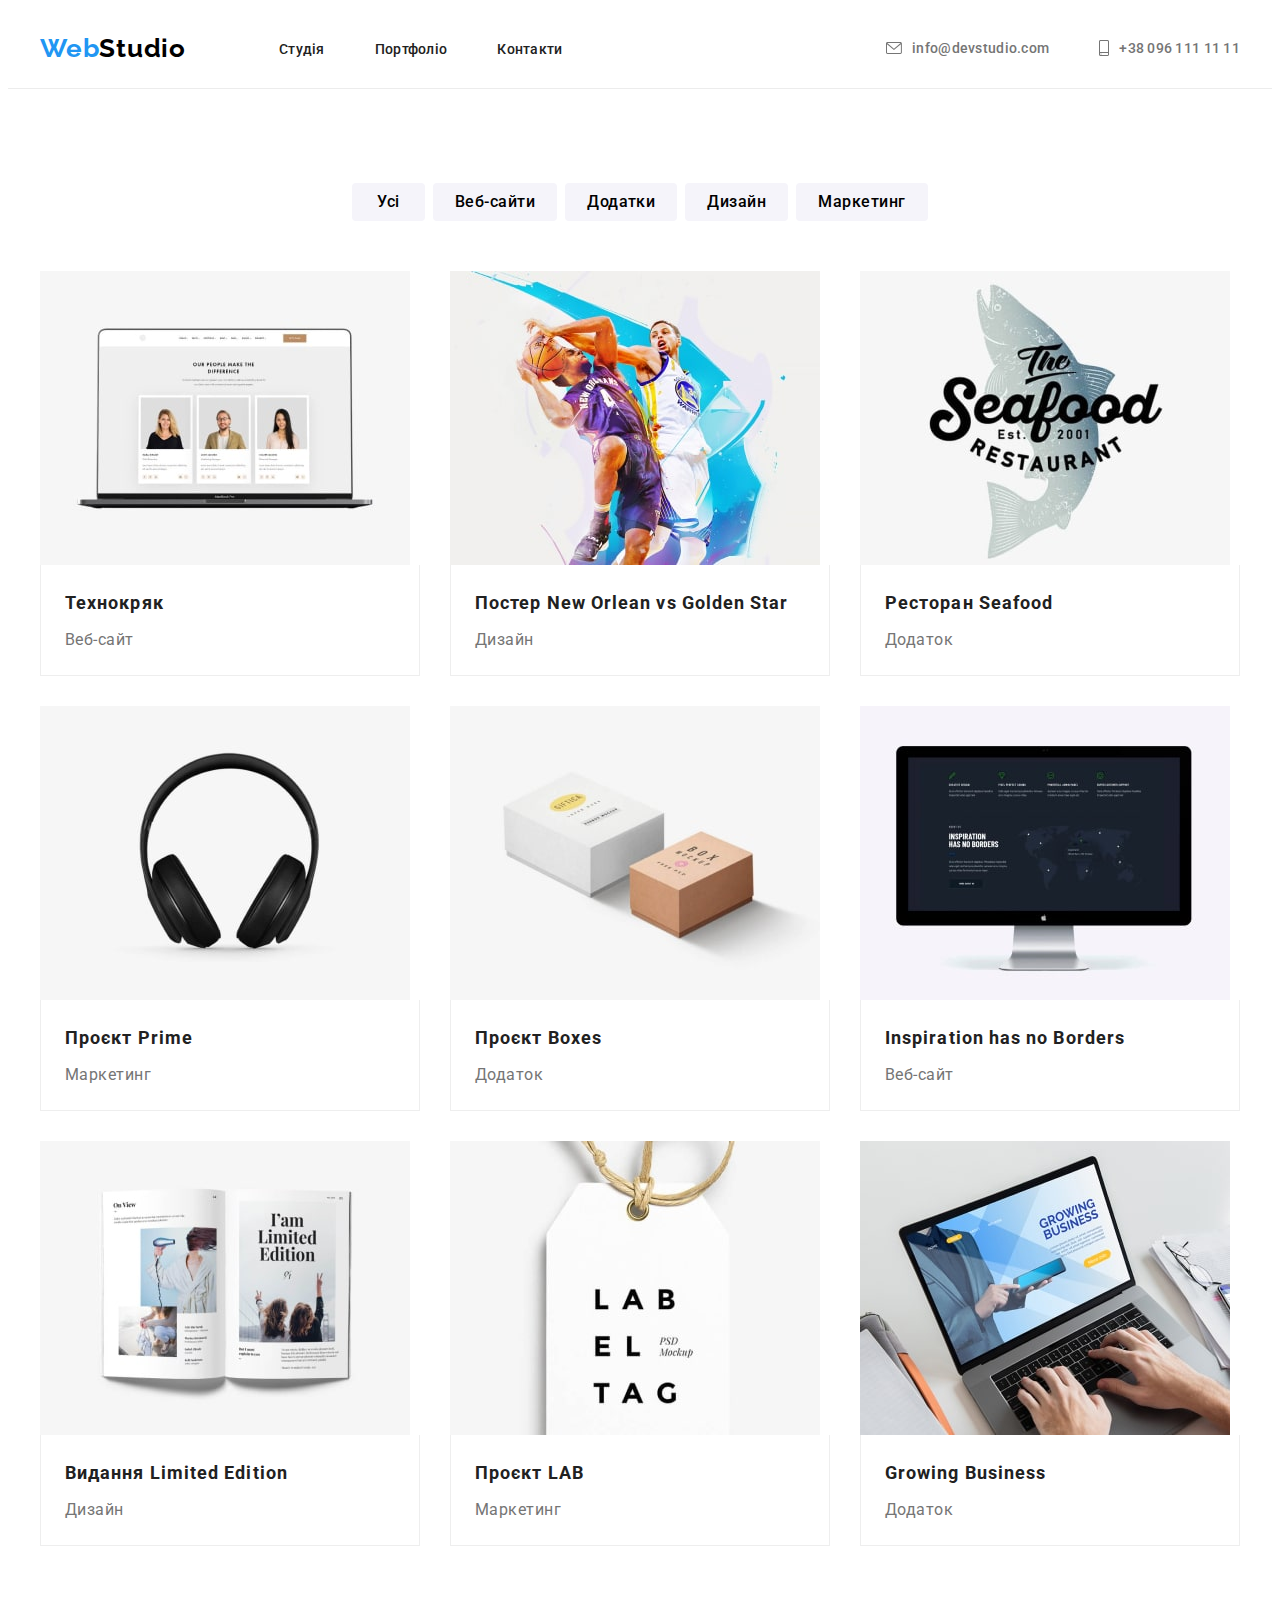
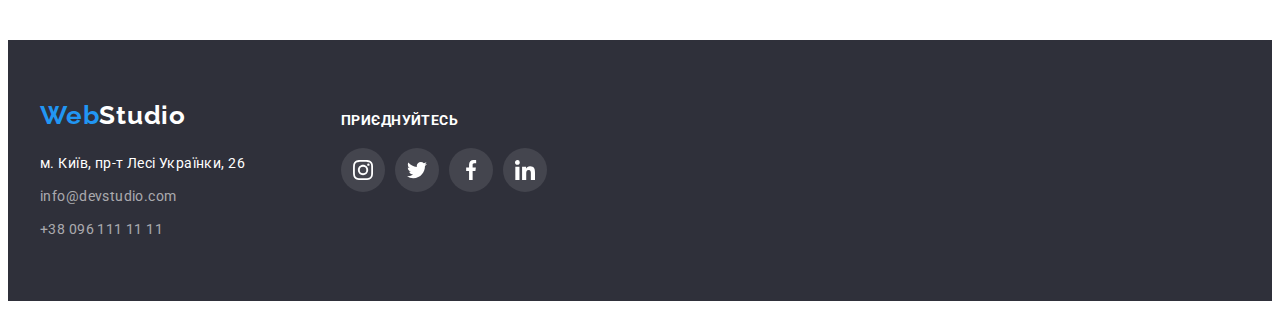
==== portfolio.html @ a27d6267 "Initial commit" ====
<!DOCTYPE html>
<html lang="en">
  <head>
    <meta charset="UTF-8" />
    <meta http-equiv="X-UA-Compatible" content="IE=edge" />
    <meta name="viewport" content="width=device-width, initial-scale=1.0" />
    <title>Document</title>
    <link rel="preconnect" href="https://fonts.googleapis.com" />
    <link rel="preconnect" href="https://fonts.gstatic.com" crossorigin />
    <link
      href="https://fonts.googleapis.com/css2?family=Raleway:wght@700&family=Roboto:wght@400;500;700;900&display=swap"
      rel="stylesheet"
    />
    <link
      rel="stylesheet"
      href="https://cdnjs.cloudflare.com/ajax/libs/modern-normalize/1.1.0/modern-normalize.min.css"
      integrity="sha512-wpPYUAdjBVSE4KJnH1VR1HeZfpl1ub8YT/NKx4PuQ5NmX2tKuGu6U/JRp5y+Y8XG2tV+wKQpNHVUX03MfMFn9Q=="
      crossorigin="anonymous"
      referrerpolicy="no-referrer"
    />
    <link rel="stylesheet" href="./css/styles.css" />
  </head>
  <body>
    <!-- HEADER  -->
    <header class="header">
      <div class="header-container container">
        <a href="./index.html" class="logo link"><span class="logo-header">Web</span>Studio</a>
        <nav class="header-menu">
          <ul class="nav-list list">
            <li class="nav-item">
              <a href="./index.html" class="nav-link link">Студія</a>
            </li>
            <li class="nav-item">
              <a href="./portfolio.html" class="nav-link link">Портфоліо</a>
            </li>
            <li class="nav-item">
              <a href="" class="nav-link link">Контакти</a>
            </li>
          </ul>
        </nav>
          <ul class="contact-list list">
            <li>
              <a href="mailto:info@devstudio.com" class="header-contact link">
                <svg class="header-icon" width="16" height="12">
                  <use href="./images/icons.svg#mail"></use>
                </svg>info@devstudio.com</a>
            </li>
            <li>
              <a href="tel:+380961111111" class="header-contact link"
                ><svg class="header-icon" width="10" height="16">
                  <use href="./images/icons.svg#smartphone"></use>
                </svg>+38 096 111 11 11</a>
            </li>
          </ul>
      </div>
    </header>
    <!-- MAIN -->
    <main>
      <!-- HERO-PORTFOLIO -->
      <section class="section">
        <div class="container">
          <h2 hidden>Портфоліо</h2>
          <ul class="filter-list list">
            <li class="filter-item">
              <button type="button" class="filter-btn filter-btnfirst">Усі</button>
            </li>
            <li class="filter-item">
              <button type="button" class="filter-btn">Веб-сайти</button>
            </li>
            <li class="filter-item">
              <button type="button" class="filter-btn">Додатки</button>
            </li>
            <li class="filter-item">
              <button type="button" class="filter-btn">Дизайн</button>
            </li>
            <li class="filter-item">
              <button type="button" class="filter-btn">Маркетинг</button>
            </li>
          </ul>
          <ul class="portfolio-list card-set list">
            <li class="portfolio-item card-set-items">
              <img
                src="./images/pf1.jpg"
                alt="Ноутбук"
                width="370"
                height="294"
                class="portfolio-img"
              />
              <div class="portfolio-div">
                <h3 class="portfolio-title">Технокряк</h3>
                <p class="portfolio-detail">Веб-сайт</p>
              </div>
            </li>
            <li class="portfolio-item card-set-items">
              <img
                src="./images/pf2.jpg"
                alt="Баскетбол"
                width="370"
                height="294"
                class="portfolio-img"
              />
              <div class="portfolio-div">
                <h3 class="portfolio-title">Постер New Orlean vs Golden Star</h3>
                <p class="portfolio-detail">Дизайн</p>
              </div>
            </li>
            <li class="portfolio-item card-set-items">
              <img
                src="./images/pf3.jpg"
                alt="Текст"
                width="370"
                height="294"
                class="portfolio-img"
              />
              <div class="portfolio-div">
                <h3 class="portfolio-title">Ресторан Seafood</h3>
                <p class="portfolio-detail">Додаток</p>
              </div>
            </li>
            <li class="portfolio-item card-set-items">
              <img
                src="./images/pf4.jpg"
                alt="Навушники"
                width="370"
                height="294"
                class="portfolio-img"
              />
              <div class="portfolio-div">
                <h3 class="portfolio-title">Проєкт Prime</h3>
                <p class="portfolio-detail">Маркетинг</p>
              </div>
            </li>
            <li class="portfolio-item card-set-items">
              <img
                src="./images/pf5.jpg"
                alt="Коробки"
                width="370"
                height="294"
                class="portfolio-img"
              />
              <div class="portfolio-div">
                <h3 class="portfolio-title">Проєкт Boxes</h3>
                <p class="portfolio-detail">Додаток</p>
              </div>
            </li>
            <li class="portfolio-item card-set-items">
              <img
                src="./images/pf6.jpg"
                alt="Монітор"
                width="370"
                height="294"
                class="portfolio-img"
              />
              <div class="portfolio-div">
                <h3 class="portfolio-title">Inspiration has no Borders</h3>
                <p class="portfolio-detail">Веб-сайт</p>
              </div>
            </li>
            <li class="portfolio-item card-set-items">
              <img
                src="./images/pf7.jpg"
                alt="Книга"
                width="370"
                height="294"
                class="portfolio-img"
              />
              <div class="portfolio-div">
                <h3 class="portfolio-title">Видання Limited Edition</h3>
                <p class="portfolio-detail">Дизайн</p>
              </div>
            </li>
            <li class="portfolio-item card-set-items">
              <img
                src="./images/pf8.jpg"
                alt="Інсталяція"
                width="370"
                height="294"
                class="portfolio-img"
              />
              <div class="portfolio-div">
                <h3 class="portfolio-title">Проєкт LAB</h3>
                <p class="portfolio-detail">Маркетинг</p>
              </div>
            </li>
            <li class="portfolio-item card-set-items">
              <img
                src="./images/pf9.jpg"
                alt="Друк тексту"
                width="370"
                height="294"
                class="portfolio-img"
              />
              <div class="portfolio-div">
                <h3 class="portfolio-title">Growing Business</h3>
                <p class="portfolio-detail">Додаток</p>
              </div>
            </li>
          </ul>
        </div>
      </section>
    </main>
    <!-- FOOTER -->
    <footer class="footer">
      <div class="footer-container container">
        <div>
          <a href="./index.html" class="logo-footer link">Web<span class="logo-footer-part">Studio</span></a>
          <address>
            <ul class="footer-list list">
              <li class="footer-item">
                <a
                  href="https://goo.gl/maps/TRrNJbodHy8TvkXP7"
                  target="_blank"
                  class="footer-contact link footer-adres"
                  >м. Київ, пр-т Лесі Українки, 26</a
                >
              </li>
              <li class="footer-item">
                <a href="mailto:info@devstudio.com" class="footer-contact link"
                  >info@devstudio.com</a
                >
              </li>
              <li class="footer-item">
                <a href="tel:+380961111111" class="footer-contact link"
                  >+38 096 111 11 11</a
                >
              </li>
            </ul>
          </address>
        </div>
        <div class="join">
          <h3 class="join-title">приєднуйтесь</h3>
          <ul class="join-list list">
             <li class="join-item">
                <a href="https://instagram.com" class="join-link link" aria-label="instagram" target="_blank" rel="noopener noreferrer">
                  <svg class="join-icon" width="20" height="20">
                  <use href="./images/icons.svg#instagram"></use>
                  </svg></a></li>
            <li class="join-item"><a href="https://twitter.com" class="join-link link" aria-label="instagram" target="_blank" rel="noopener noreferrer">
                  <svg class="join-icon" width="20" height="20">
                  <use href="./images/icons.svg#twitter"></use>
                  </svg></a></li>
            <li class="join-item"><a href="https://facebook.com" class="join-link link" aria-label="instagram" target="_blank" rel="noopener noreferrer">
                  <svg class="join-icon" width="20" height="20">
                  <use href="./images/icons.svg#facebook"></use>
                 </svg></a></li>
            <li class="join-item"><a href="https://linkedin.com" class="join-link link" aria-label="instagram" target="_blank" rel="noopener noreferrer">
                  <svg class="join-icon" width="20" height="20">
                 <use href="./images/icons.svg#linkedin"></use>
                 </svg></a></li>
        </div>
       </ul>
       </div>
    </footer>
  </body>
</html>
---- css/styles.css ----
:root {
  --secondary-title-color: #757575;
  --background-color: #2f303a;
  --button-cursor-color: #2196f3;
  --secondary-background-color: #ffffff;
  --indent: 30px;
  --items: 3;
}

body {
  font-family: Roboto, Verdana, sans-serif;
  color: #212121;
}

h1,
h2,
h2,
h3,
h4,
h5,
h6,
p {
  margin: 0;
}

img {
  display: block;
}

.container {
  width: 1200px;
  padding-left: 15px;
  padding-right: 15px;
  margin-left: auto;
  margin-right: auto;
}

.link {
  text-decoration: none;
}

.list {
  list-style: none;
  margin: 0;
  padding: 0;
}

.upper-title {
  margin-bottom: 50px;
}

.section {
  padding-top: 94px;
  padding-bottom: 94px;
}

.card-set {
 display: flex;
 flex-wrap: wrap; 
 gap: var(--indent);

}

.card-set-items {
  flex-basis: calc((100% - var(--indent) * (var(--items) - 1)) / (var(--items)));
}

/* HEADER */


.header-container {
  display: flex;
  align-items: center;
}

.header {
  border-bottom: 1px solid #ececec;
}


.logo {
  padding-top: 24px;
  padding-bottom: 24px;
  margin-right: 93px;

  font-family: "Raleway";
  font-weight: 700;
  font-size: 26px;
  line-height: calc(31 / 26);
  letter-spacing: 0.03em;

  color: #000000;
}

.logo-header {
  color: #2196f3;
}

.header-menu {
  margin-right: auto;
}

.nav-list {
  display: flex;
  align-items: center;
  gap: 50px;
}

.nav-item {
}

.nav-link {
  padding-top: 32px;
  padding-bottom: 32px;

  font-weight: 500;
  font-size: 14px;
  line-height: calc(16 / 14);
  letter-spacing: 0.02em;
  color: #212121;
}

.nav-link:hover,
.nav-link:focus {
  color: var(--button-cursor-color);
}

.contact-list {
  display: flex;
  align-items: center;
  gap: 50px ;
}

.header-icon {
  fill: currentColor;
} 

.header-contact {
  display: flex;
  gap: 10px;
  align-items: center;
  padding-top: 32px;
  padding-bottom: 32px;


  font-weight: 500;
  font-size: 14px;
  line-height: calc(16 / 14);
  letter-spacing: 0.02em;

  color: var(--secondary-title-color);
}

.header-contact:hover,
.header-contact:focus {
  color: var(--button-cursor-color);
}

/* HERO */

.hero {
  max-width: 1600px;
  padding-top: 200px;
  padding-bottom: 200px;
  margin: 0 auto;

  background-image: linear-gradient(rgba(47, 48, 58, 0.4), rgba(47, 48, 58, 0.4)),
  url(../images/bg/herobg.png);
  background-repeat: no-repeat;
  background-position: center;

}

.hero-div {
  display: flex;
  align-items: center;
  flex-direction: column;
}

.hero-title {
  width: 696px;
  margin-bottom: 30px;

  font-weight: 900;
  font-size: 44px;
  line-height: calc(60 / 44);
  text-align: center;
  letter-spacing: 0.06em;
  text-transform: uppercase;
  color: #ffffff;
}

.hero-btn {
  display: flex;
  min-width: 216px;
  min-height: 50px;
  padding: 8px 30px;

  font-family: inherit;
  font-weight: 700;
  font-size: 16px;
  line-height: calc(30 / 16);
  align-items: center;
  text-align: center;
  letter-spacing: 0.06em;
  color: #ffffff;

  background: #2196f3;
  box-shadow: 0px 4px 4px rgba(0, 0, 0, 0.15);
  border-radius: 4px;
}

.hero-btn:focus,
.hero-btn:hover {
  cursor: pointer;

  background-color: #188ce8;
}

/* BENEFITS */

.benefits {
  padding-top: 94px;
}

.benefit-list {
  display: flex;
  gap: 30px;
  margin: auto;
}

.benefits-icon-bg {
  display: flex;
  align-items: center;
  justify-content: center;
  width: 270px;
  height: 120px;
  margin-bottom: 30px;
  
  background-color: #F5F4FA;
  border-radius: 4px;
}

.benefits-icon {
}

.benefit-item {
   flex-basis: 270px;
   align-items: center;
}

.benefit-title {
  margin-bottom: 10px;

  font-weight: 700;
  font-size: 14px;
  line-height: calc(16 / 14);
  letter-spacing: 0.03em;
  text-transform: uppercase;
}

.benefit-paragraph {
  font-size: 14px;
  line-height: calc(24 / 14);
  letter-spacing: 0.03em;
  color: var(--secondary-title-color);
}

/* ABOUT */

.about {

}

.about-title {
  margin-left: auto;
  margin-right: auto;
  font-weight: 700;
  font-size: 36px;
  line-height: calc(42 / 36);
  text-align: center;
  letter-spacing: 0.03em;
}


.about-item {
}

/* TEAM */

.team {
  background: #f5f4fa;
}

.team-title {
  margin-left: auto;
  margin-right: auto;

  font-weight: 700;
  font-size: 36px;
  line-height: calc(42 / 36);
  text-align: center;
  letter-spacing: 0.03em;
}

.team-list {
  --items: 4;
}

.team-item {
  background: var(--secondary-background-color);
  box-shadow: 0px 1px 3px rgba(0, 0, 0, 0.12), 0px 1px 1px rgba(0, 0, 0, 0.14),
  0px 2px 1px rgba(0, 0, 0, 0.2);
  border-radius: 0px 0px 4px 4px;
}

.team-img {
}

.team-name {
  margin-bottom: 10px;

  font-weight: 500;
  font-size: 16px;
  line-height: calc(19 / 16);
  text-align: center;
  letter-spacing: 0.03em;
}

.team-paragraph {
  font-size: 16px;
  line-height: calc(19 / 16);
  text-align: center;
  letter-spacing: 0.03em;
  color: var(--secondary-title-color);
}

.socials {
  display: flex;
  justify-content: center;
  align-items: center;
  gap: 10px;
  margin-top: 16px;
}

.socials-link {
  display: flex;
  justify-content: center;
  align-items: center;
  width: 44px;
  height: 44px;

  background-color: #FFFFFF;
  border-radius: 50%;
  color: #AFB1B8;
}

.socials-icon {
  fill: currentColor;
}

.socials-link:hover,
.socials-link:focus {
  background-color: #2196F3;
  color: #FFFFFF;
}

.team-wrapper {
  padding-top: 30px;
  padding-bottom: 30px;
}

/* CLIENTS */

.clients-title { 
font-weight: 700;
font-size: 36px;
line-height: calc(42/36);
text-align: center;
letter-spacing: 0.03em;
}

.clients-list {
  display: flex;
  align-items: center;
  justify-content: center;
  gap: 30px;
}

.clients-item {
}

.clients-link {
  display: flex;
  align-items: center;
  justify-content: center;
  width: 170px;
  height: 93px;

  color: #AFB1B8;

  border: 1px solid #AFB1B8;
  border-radius: 4px;
}

.clients-icon {
  fill: currentColor;
}

.clients-link:hover,
.clients-link:focus {
  color: #2196F3;
  border-color: rgba(33, 150, 243, 1);
}

/* FOOTER  */

.footer {
  padding-top: 60px;
  padding-bottom: 60px;

  background: var(--background-color);
}

.footer-container {
  display: flex;
}


.logo-footer {
  font-family: "Raleway";
  font-weight: 700;
  font-size: 26px;
  line-height: calc(31 / 26);
  letter-spacing: 0.03em;
  color: #2196f3;
}

.logo-footer-part {
  color: #ffffff;
}


.footer-list {
  margin-top: 20px;
  width: 231px;
}

.footer-item:not(:last-child) {
  margin-bottom: 9px;
}

.footer-contact {
  font-style: normal;
  font-size: 14px;
  line-height: calc(24 / 14);
  letter-spacing: 0.03em;
  color: rgba(255, 255, 255, 0.6);
}


.footer-adres {
  color: #ffffff;
}

.join {
  margin-left: 70px;
  padding-top: 12px;
}

.join-list {
  display: flex;
  gap: 10px;
}

.join-title {
margin-bottom: 20px;
font-weight: 700;
font-size: 14px;
line-height: 16px;
letter-spacing: 0.03em;
text-transform: uppercase;

color: #FFFFFF;
}

.join-link {
  display: flex;
  justify-content: center;
  align-items: center;
  width: 44px;
  height: 44px;

  background-color: rgba(255, 255, 255, 0.1);
  border-radius: 50%;
  color:  #FFFFFF;
}

.join-icon {
  fill: currentColor;
}

.join-link:hover,
.join-link:focus {
  background-color: #2196F3;
}


/* HERO-PORTFOLIO */

.filter-list {
  display: flex;
  align-items: center;
  gap: 8px ;
  justify-content: center;
  margin-bottom: 50px;
}


.filter-btn {
  padding: 6px 22px;

  font-family: inherit;
  font-weight: 500;
  font-size: 16px;
  line-height: calc(26 / 16);
  text-align: center;
  letter-spacing: 0.03em;

  background: #f5f4fa;
  border-radius: 4px;
  border-style: none;
}

.filter-btnfirst {
  padding: 6px 25px;
}


.filter-btn:hover,
.filter-btn:focus {
  color: #ffffff;

  background: #2196f3;
  box-shadow: 0px 3px 1px rgba(0, 0, 0, 0.1), 0px 1px 2px rgba(0, 0, 0, 0.08),
  0px 2px 2px rgba(0, 0, 0, 0.12);
  border-radius: 4px;

  cursor: pointer;
}

.portfolio-list {
  --items: 3;
}

.portfolio-item {
  background: var(--secondary-background-color);
 
}

.portfolio-item:hover {
  box-shadow: 0px 1px 1px rgba(0, 0, 0, 0.12), 0px 4px 4px rgba(0, 0, 0, 0.06), 1px 4px 6px rgba(0, 0, 0, 0.16);
}

.portfolio-div {
 padding: 20px 24px;

 border: 1px solid #eeeeee;
 border-top: none;
}

.portfolio-img {
}

.portfolio-title {
  font-weight: 700;
  font-size: 18px;
  line-height: calc(36 / 18);
  letter-spacing: 0.06em;
  margin-bottom: 4px;
}

.portfolio-detail {
  font-size: 16px;
  line-height: calc(30 / 16);
  letter-spacing: 0.03em;
  color: var(--secondary-title-color);
}
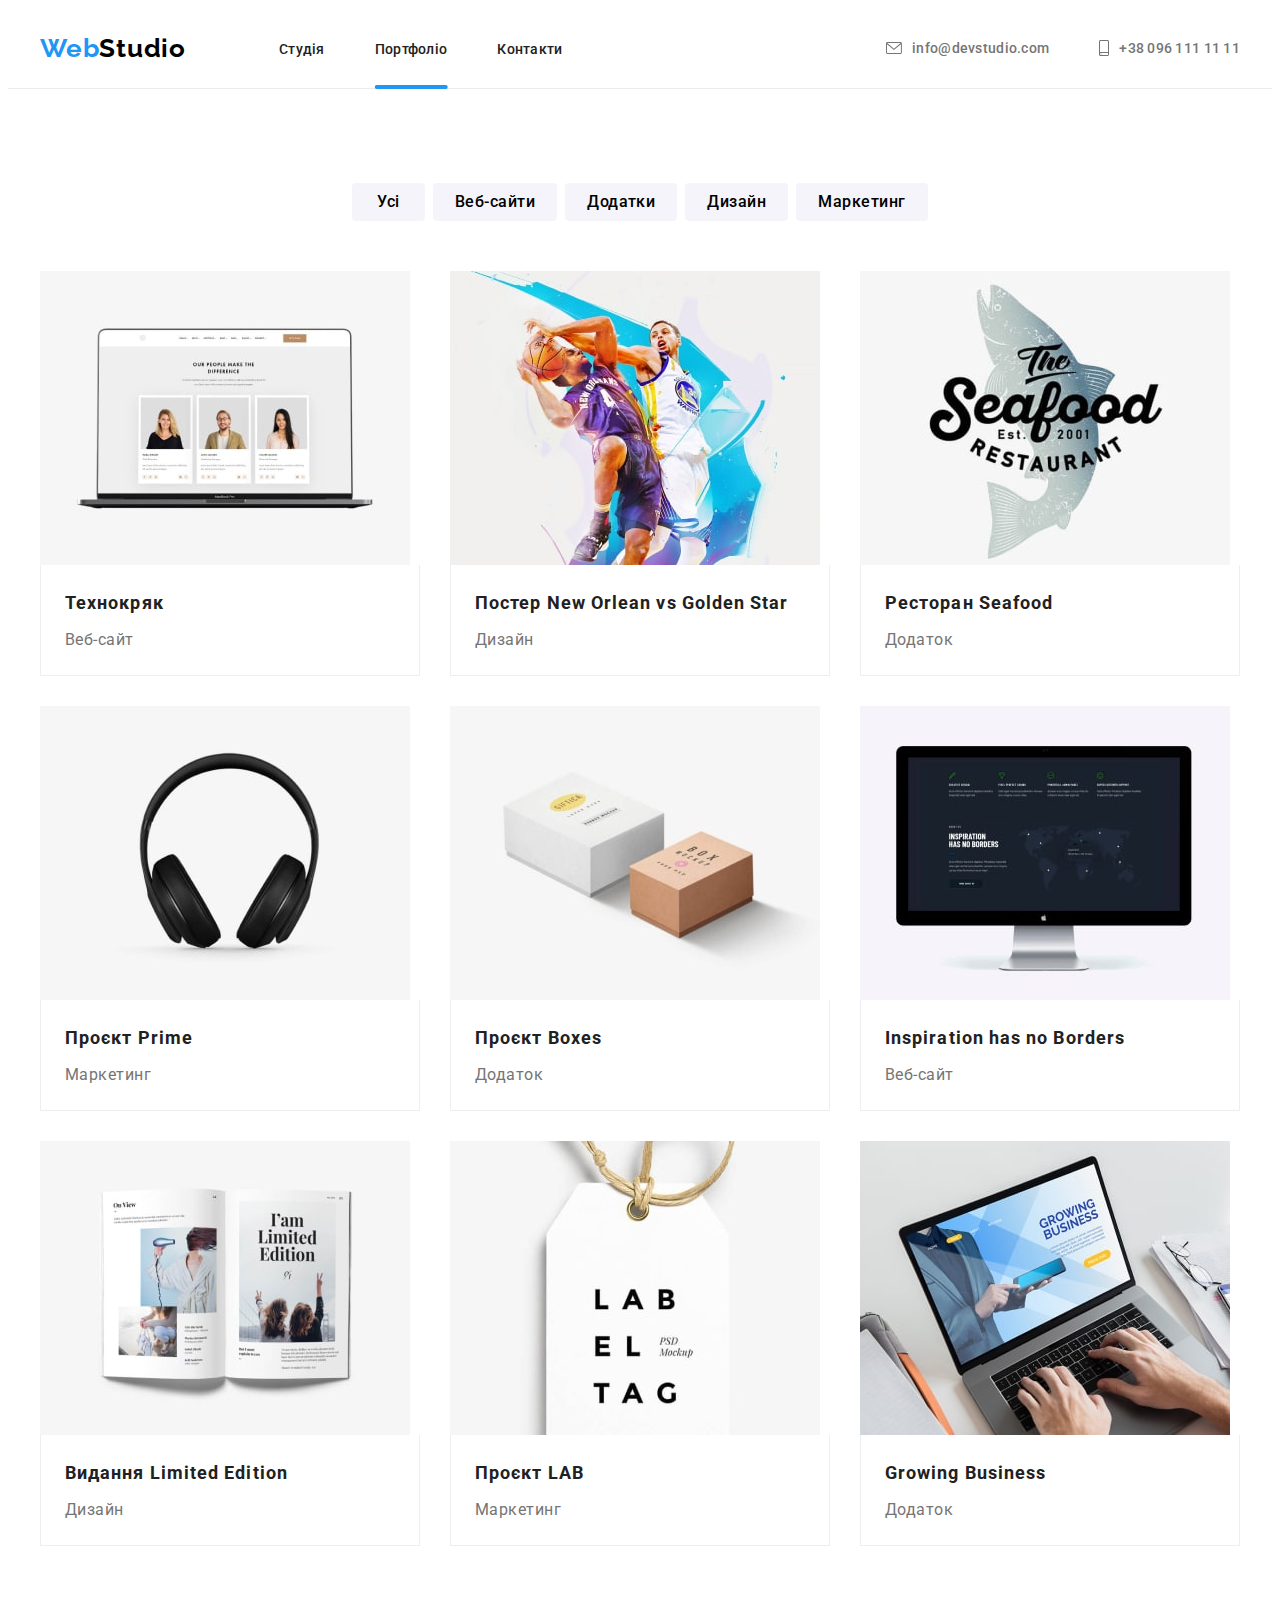
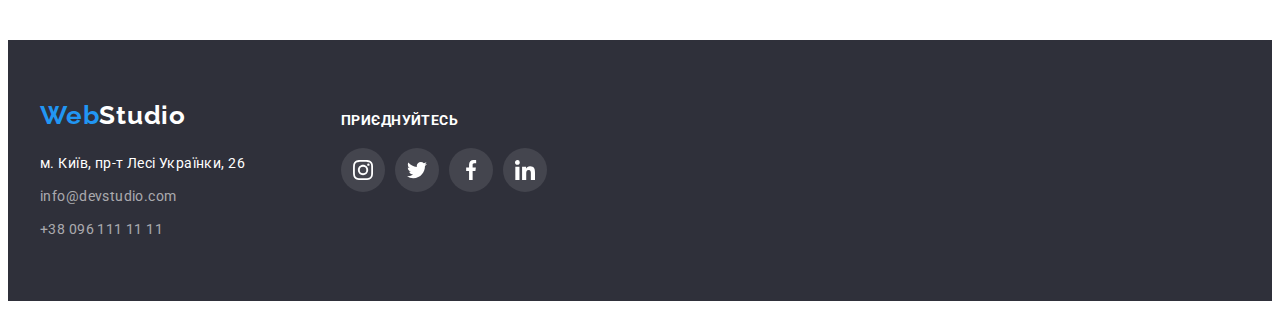
==== commit aa961551: "modal" ====
--- a/portfolio.html
+++ b/portfolio.html
@@ -31,7 +31,7 @@
               <a href="./index.html" class="nav-link link">Студія</a>
             </li>
             <li class="nav-item">
-              <a href="./portfolio.html" class="nav-link link">Портфоліо</a>
+              <a href="./portfolio.html" class="nav-link current link">Портфоліо</a>
             </li>
             <li class="nav-item">
               <a href="" class="nav-link link">Контакти</a>
@@ -79,117 +79,180 @@
           </ul>
           <ul class="portfolio-list card-set list">
             <li class="portfolio-item card-set-items">
-              <img
-                src="./images/pf1.jpg"
-                alt="Ноутбук"
-                width="370"
-                height="294"
-                class="portfolio-img"
-              />
+              <div class="portfolio-thumb">
+                <img
+                  src="./images/pf1.jpg"
+                  alt="Ноутбук"
+                  width="370"
+                  height="294"
+                  class="portfolio-img"
+                />
+                <div class="portfolio-overlay">
+                  <p class="portfolio-overlay-text">
+                    Ресурс пропонує комплексні пропозиції з різним рівнем функціоналу та сервісів. Все це дозволить відвідувачу отримати вичерпні відомості про компанію чи приватну особу.
+                  </p>
+                </div>
+              </div>
               <div class="portfolio-div">
                 <h3 class="portfolio-title">Технокряк</h3>
                 <p class="portfolio-detail">Веб-сайт</p>
               </div>
             </li>
             <li class="portfolio-item card-set-items">
-              <img
-                src="./images/pf2.jpg"
-                alt="Баскетбол"
-                width="370"
-                height="294"
-                class="portfolio-img"
-              />
+              <div class="portfolio-thumb">
+                <img
+                  src="./images/pf2.jpg"
+                  alt="Баскетбол"
+                  width="370"
+                  height="294"
+                  class="portfolio-img"
+                />
+                <div class="portfolio-overlay">
+                  <p class="portfolio-overlay-text">
+                    Ресурс пропонує комплексні пропозиції з різним рівнем функціоналу та сервісів. Все це дозволить відвідувачу отримати вичерпні відомості про компанію чи приватну особу.
+                  </p>
+                </div>
+              </div>
               <div class="portfolio-div">
                 <h3 class="portfolio-title">Постер New Orlean vs Golden Star</h3>
                 <p class="portfolio-detail">Дизайн</p>
               </div>
             </li>
             <li class="portfolio-item card-set-items">
-              <img
-                src="./images/pf3.jpg"
-                alt="Текст"
-                width="370"
-                height="294"
-                class="portfolio-img"
-              />
+              <div class="portfolio-thumb">
+                <img
+                  src="./images/pf3.jpg"
+                  alt="Текст"
+                  width="370"
+                  height="294"
+                  class="portfolio-img"
+                />
+                <div class="portfolio-overlay">
+                  <p class="portfolio-overlay-text">
+                    Ресурс пропонує комплексні пропозиції з різним рівнем функціоналу та сервісів. Все це дозволить відвідувачу отримати вичерпні відомості про компанію чи приватну особу.
+                  </p>
+                </div>
+              </div>
               <div class="portfolio-div">
                 <h3 class="portfolio-title">Ресторан Seafood</h3>
                 <p class="portfolio-detail">Додаток</p>
               </div>
             </li>
             <li class="portfolio-item card-set-items">
-              <img
-                src="./images/pf4.jpg"
-                alt="Навушники"
-                width="370"
-                height="294"
-                class="portfolio-img"
-              />
+              <div class="portfolio-thumb">
+                <img
+                  src="./images/pf4.jpg"
+                  alt="Навушники"
+                  width="370"
+                  height="294"
+                  class="portfolio-img"
+                />
+                <div class="portfolio-overlay">
+                  <p class="portfolio-overlay-text">
+                    Ресурс пропонує комплексні пропозиції з різним рівнем функціоналу та сервісів. Все це дозволить відвідувачу отримати вичерпні відомості про компанію чи приватну особу.
+                  </p>
+                </div>
+              </div>
               <div class="portfolio-div">
                 <h3 class="portfolio-title">Проєкт Prime</h3>
                 <p class="portfolio-detail">Маркетинг</p>
               </div>
             </li>
             <li class="portfolio-item card-set-items">
-              <img
-                src="./images/pf5.jpg"
-                alt="Коробки"
-                width="370"
-                height="294"
-                class="portfolio-img"
-              />
+              <div class="portfolio-thumb">
+                <img
+                  src="./images/pf5.jpg"
+                  alt="Коробки"
+                  width="370"
+                  height="294"
+                  class="portfolio-img"
+                />
+                <div class="portfolio-overlay">
+                  <p class="portfolio-overlay-text">
+                    Ресурс пропонує комплексні пропозиції з різним рівнем функціоналу та сервісів. Все це дозволить відвідувачу отримати вичерпні відомості про компанію чи приватну особу.
+                  </p>
+               </div>
+              </div>
               <div class="portfolio-div">
                 <h3 class="portfolio-title">Проєкт Boxes</h3>
                 <p class="portfolio-detail">Додаток</p>
               </div>
             </li>
             <li class="portfolio-item card-set-items">
-              <img
-                src="./images/pf6.jpg"
-                alt="Монітор"
-                width="370"
-                height="294"
-                class="portfolio-img"
-              />
+              <div class="portfolio-thumb">
+                <img
+                  src="./images/pf6.jpg"
+                  alt="Монітор"
+                  width="370"
+                  height="294"
+                  class="portfolio-img"
+                />
+                <div class="portfolio-overlay">
+                  <p class="portfolio-overlay-text">
+                    Ресурс пропонує комплексні пропозиції з різним рівнем функціоналу та сервісів. Все це дозволить відвідувачу отримати вичерпні відомості про компанію чи приватну особу.
+                  </p>
+                </div>
+              </div>
               <div class="portfolio-div">
                 <h3 class="portfolio-title">Inspiration has no Borders</h3>
                 <p class="portfolio-detail">Веб-сайт</p>
               </div>
             </li>
             <li class="portfolio-item card-set-items">
-              <img
-                src="./images/pf7.jpg"
-                alt="Книга"
-                width="370"
-                height="294"
-                class="portfolio-img"
-              />
+              <div class="portfolio-thumb">
+                <img
+                  src="./images/pf7.jpg"
+                  alt="Книга"
+                  width="370"
+                  height="294"
+                  class="portfolio-img"
+                />
+                <div class="portfolio-overlay">
+                  <p class="portfolio-overlay-text">
+                    Ресурс пропонує комплексні пропозиції з різним рівнем функціоналу та сервісів. Все це дозволить відвідувачу отримати вичерпні відомості про компанію чи приватну особу.
+                  </p>
+                </div>
+              </div>
               <div class="portfolio-div">
                 <h3 class="portfolio-title">Видання Limited Edition</h3>
                 <p class="portfolio-detail">Дизайн</p>
               </div>
             </li>
             <li class="portfolio-item card-set-items">
-              <img
-                src="./images/pf8.jpg"
-                alt="Інсталяція"
-                width="370"
-                height="294"
-                class="portfolio-img"
-              />
+              <div class="portfolio-thumb">
+                <img
+                  src="./images/pf8.jpg"
+                  alt="Інсталяція"
+                  width="370"
+                  height="294"
+                  class="portfolio-img"
+                />
+                <div class="portfolio-overlay">
+                  <p class="portfolio-overlay-text">
+                    Ресурс пропонує комплексні пропозиції з різним рівнем функціоналу та сервісів. Все це дозволить відвідувачу отримати вичерпні відомості про компанію чи приватну особу.
+                  </p>
+                </div>
+              </div>
               <div class="portfolio-div">
                 <h3 class="portfolio-title">Проєкт LAB</h3>
                 <p class="portfolio-detail">Маркетинг</p>
               </div>
             </li>
             <li class="portfolio-item card-set-items">
-              <img
-                src="./images/pf9.jpg"
-                alt="Друк тексту"
-                width="370"
-                height="294"
-                class="portfolio-img"
-              />
+              <div class="portfolio-thumb">
+                <img
+                  src="./images/pf9.jpg"
+                  alt="Друк тексту"
+                  width="370"
+                  height="294"
+                  class="portfolio-img"
+                />
+                <div class="portfolio-overlay">
+                  <p class="portfolio-overlay-text">
+                    Ресурс пропонує комплексні пропозиції з різним рівнем функціоналу та сервісів. Все це дозволить відвідувачу отримати вичерпні відомості про компанію чи приватну особу.
+                  </p>
+                </div>
+              </div>
               <div class="portfolio-div">
                 <h3 class="portfolio-title">Growing Business</h3>
                 <p class="portfolio-detail">Додаток</p>
@@ -215,7 +278,7 @@
                 >
               </li>
               <li class="footer-item">
-                <a href="mailto:info@devstudio.com" class="footer-contact link"
+                <a href="" class="footer-contact link" data-modal-open
                   >info@devstudio.com</a
                 >
               </li>
--- a/css/styles.css
+++ b/css/styles.css
@@ -5,6 +5,7 @@
   --secondary-background-color: #ffffff;
   --indent: 30px;
   --items: 3;
+  --anim-fast: 250ms cubic-bezier(0.4, 0, 0.2, 1);
 }
 
 body {
@@ -110,6 +111,7 @@
 }
 
 .nav-link {
+  position: relative;
   padding-top: 32px;
   padding-bottom: 32px;
 
@@ -118,11 +120,28 @@
   line-height: calc(16 / 14);
   letter-spacing: 0.02em;
   color: #212121;
+
+  transition: color var(--anim-fast);
 }
 
 .nav-link:hover,
 .nav-link:focus {
   color: var(--button-cursor-color);
+}
+
+.nav-link.current::after {
+  content: '';
+  position: absolute;
+  display: block;
+  left: 50%;
+  bottom: 0;
+  width: 100%;
+  height: 4px;
+  
+  transform: translateX(-50%);
+
+  border-radius: 2px;
+  background-color: #2196F3;
 }
 
 .contact-list {
@@ -149,6 +168,8 @@
   letter-spacing: 0.02em;
 
   color: var(--secondary-title-color);
+
+  transition: color var(--anim-fast);
 }
 
 .header-contact:hover,
@@ -208,6 +229,8 @@
   background: #2196f3;
   box-shadow: 0px 4px 4px rgba(0, 0, 0, 0.15);
   border-radius: 4px;
+
+  transition: color var(--anim-fast), background-color var(--anim-fast);
 }
 
 .hero-btn:focus,
@@ -284,6 +307,28 @@
 
 
 .about-item {
+  position: relative;
+}
+
+.overlay {
+  
+  position: absolute;
+  bottom: 0;
+  padding-top: 27px;
+  padding-bottom: 27px;
+  width: 100%;
+
+  background-color: rgba(47, 48, 58, 0.8);
+  backdrop-filter: 2px;
+}
+
+.overlay-text {
+  font-size: 14px;
+  line-height: calc(16/14);
+  letter-spacing: 0.03em;
+  text-transform: uppercase;
+  text-align: center;
+  color: rgba(255, 255, 255, 1);
 }
 
 /* TEAM */
@@ -353,6 +398,8 @@
   background-color: #FFFFFF;
   border-radius: 50%;
   color: #AFB1B8;
+
+  transition: color var(--anim-fast), background-color var(--anim-fast);
 }
 
 .socials-icon {
@@ -401,6 +448,8 @@
 
   border: 1px solid #AFB1B8;
   border-radius: 4px;
+
+  transition: color var(--anim-fast), border-color var(--anim-fast);
 }
 
 .clients-icon {
@@ -413,55 +462,7 @@
   border-color: rgba(33, 150, 243, 1);
 }
 
-/* FOOTER  */
-
-.footer {
-  padding-top: 60px;
-  padding-bottom: 60px;
-
-  background: var(--background-color);
-}
-
-.footer-container {
-  display: flex;
-}
-
-
-.logo-footer {
-  font-family: "Raleway";
-  font-weight: 700;
-  font-size: 26px;
-  line-height: calc(31 / 26);
-  letter-spacing: 0.03em;
-  color: #2196f3;
-}
-
-.logo-footer-part {
-  color: #ffffff;
-}
-
-
-.footer-list {
-  margin-top: 20px;
-  width: 231px;
-}
-
-.footer-item:not(:last-child) {
-  margin-bottom: 9px;
-}
-
-.footer-contact {
-  font-style: normal;
-  font-size: 14px;
-  line-height: calc(24 / 14);
-  letter-spacing: 0.03em;
-  color: rgba(255, 255, 255, 0.6);
-}
-
-
-.footer-adres {
-  color: #ffffff;
-}
+/* JOIN */
 
 .join {
   margin-left: 70px;
@@ -494,6 +495,8 @@
   background-color: rgba(255, 255, 255, 0.1);
   border-radius: 50%;
   color:  #FFFFFF;
+
+  transition: background-color var(--anim-fast);
 }
 
 .join-icon {
@@ -505,7 +508,122 @@
   background-color: #2196F3;
 }
 
-
+/* FOOTER  */
+
+.footer {
+  padding-top: 60px;
+  padding-bottom: 60px;
+
+  background: var(--background-color);
+}
+
+.footer-container {
+  display: flex;
+}
+
+
+.logo-footer {
+  font-family: "Raleway";
+  font-weight: 700;
+  font-size: 26px;
+  line-height: calc(31 / 26);
+  letter-spacing: 0.03em;
+  color: #2196f3;
+}
+
+.logo-footer-part {
+  color: #ffffff;
+}
+
+
+.footer-list {
+  margin-top: 20px;
+  width: 231px;
+}
+
+.footer-item:not(:last-child) {
+  margin-bottom: 9px;
+}
+
+.footer-contact {
+  font-style: normal;
+  font-size: 14px;
+  line-height: calc(24 / 14);
+  letter-spacing: 0.03em;
+  color: rgba(255, 255, 255, 0.6);
+}
+
+
+.footer-adres {
+  color: #ffffff;
+}
+
+/* Window-model */
+
+.backdrop.is-hidden {
+  opacity: 0;
+  visibility: hidden;
+  pointer-events: none;
+}
+
+.backdrop {
+  position: fixed;
+  top: 0;
+  left: 0;
+
+  width: 100%;
+  height: 100%;
+
+  background-color: rgba(0, 0, 0, 0.2);
+  
+  transition: opacity var(--anim-fast), visibility var(--anim-fast);
+}
+
+
+
+.modal {
+  position: absolute;
+  top: 50%;
+  left: 50%;
+  transform: translateX(-50%) translateY(-50%);
+
+  width: 528px;
+  min-height: 581px;
+
+  background-color: #FFFFFF;
+  box-shadow: 0px 1px 3px rgba(0, 0, 0, 0.12), 0px 1px 1px rgba(0, 0, 0, 0.14), 0px 2px 1px rgba(0, 0, 0, 0.2);
+  border-radius: 4px;
+
+  transition: opacity var(--anim-fast),transform var(--anim-fast) ;
+}
+
+.backdrop.is-hidden .modal {
+  opacity: o;
+  transform: translateX(-50%) translateY(-70%);
+}
+
+.modal-btn {
+  position: absolute;
+  top: 8px;
+  right: 8px;
+
+  padding: 0;
+  display: inline-flex;
+  align-items: center; 
+  justify-content: center;
+
+  width: 30px;
+  height: 30px;
+
+  background-color: #FFFFFF;
+  border: 1px solid rgba(0, 0, 0, 0.1);
+  border-radius: 50%;
+  cursor: pointer;
+}
+
+.modal-icon {
+  fill: rgba(0, 0, 0, 1);
+}
 /* HERO-PORTFOLIO */
 
 .filter-list {
@@ -530,6 +648,8 @@
   background: #f5f4fa;
   border-radius: 4px;
   border-style: none;
+
+  transition: color var(--anim-fast), background var(--anim-fast), box-shadow var(--anim-fast), border-radius var(--anim-fast), cursor var(--anim-fast);
 }
 
 .filter-btnfirst {
@@ -554,13 +674,59 @@
 }
 
 .portfolio-item {
+
+
   background: var(--secondary-background-color);
  
+  transition: box-shadow var(--anim-fast);
 }
 
 .portfolio-item:hover {
   box-shadow: 0px 1px 1px rgba(0, 0, 0, 0.12), 0px 4px 4px rgba(0, 0, 0, 0.06), 1px 4px 6px rgba(0, 0, 0, 0.16);
 }
+
+
+.portfolio-thumb {
+  position: relative;
+  overflow: hidden;
+
+}
+
+.portfolio-overlay {
+  position: absolute;
+  top: 0;
+  left: 0;
+  transform: translateY(100%);
+
+  width: 100%;
+  height: 100%;
+  padding-left: 24px;
+  padding-right: 24px;
+  display: flex;
+  align-items: center;
+
+  background-color: rgba(33, 150, 243, 0.9);
+  backdrop-filter: blur(1px);
+
+  user-select: none;
+
+  transition: transform var(--anim-fast);
+}
+
+.portfolio-overlay-text {
+
+  font-size: 18px;
+  line-height: calc(28/18);
+
+  letter-spacing: 0.03em;
+
+  color: #FFFFFF;
+}
+
+.portfolio-item:hover .portfolio-overlay {
+  transform: translateX(0%);
+}
+
 
 .portfolio-div {
  padding: 20px 24px;
